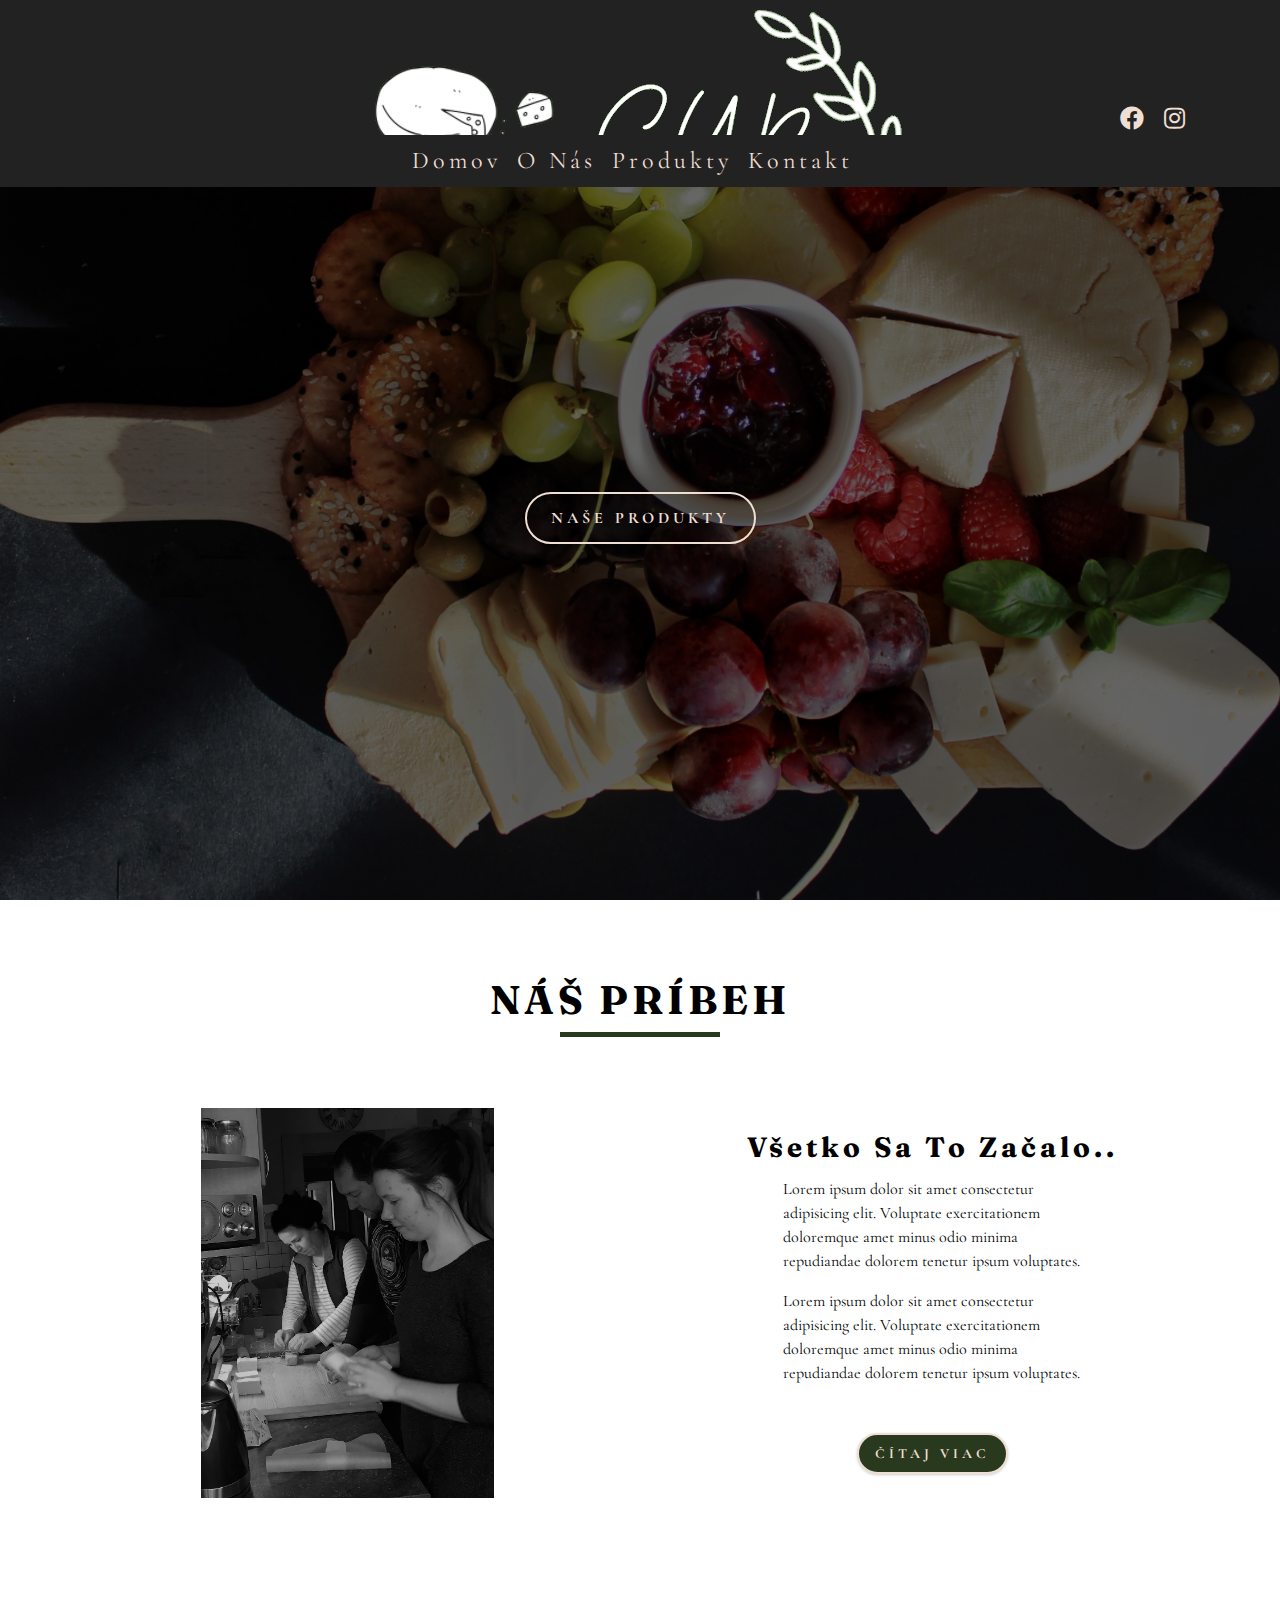
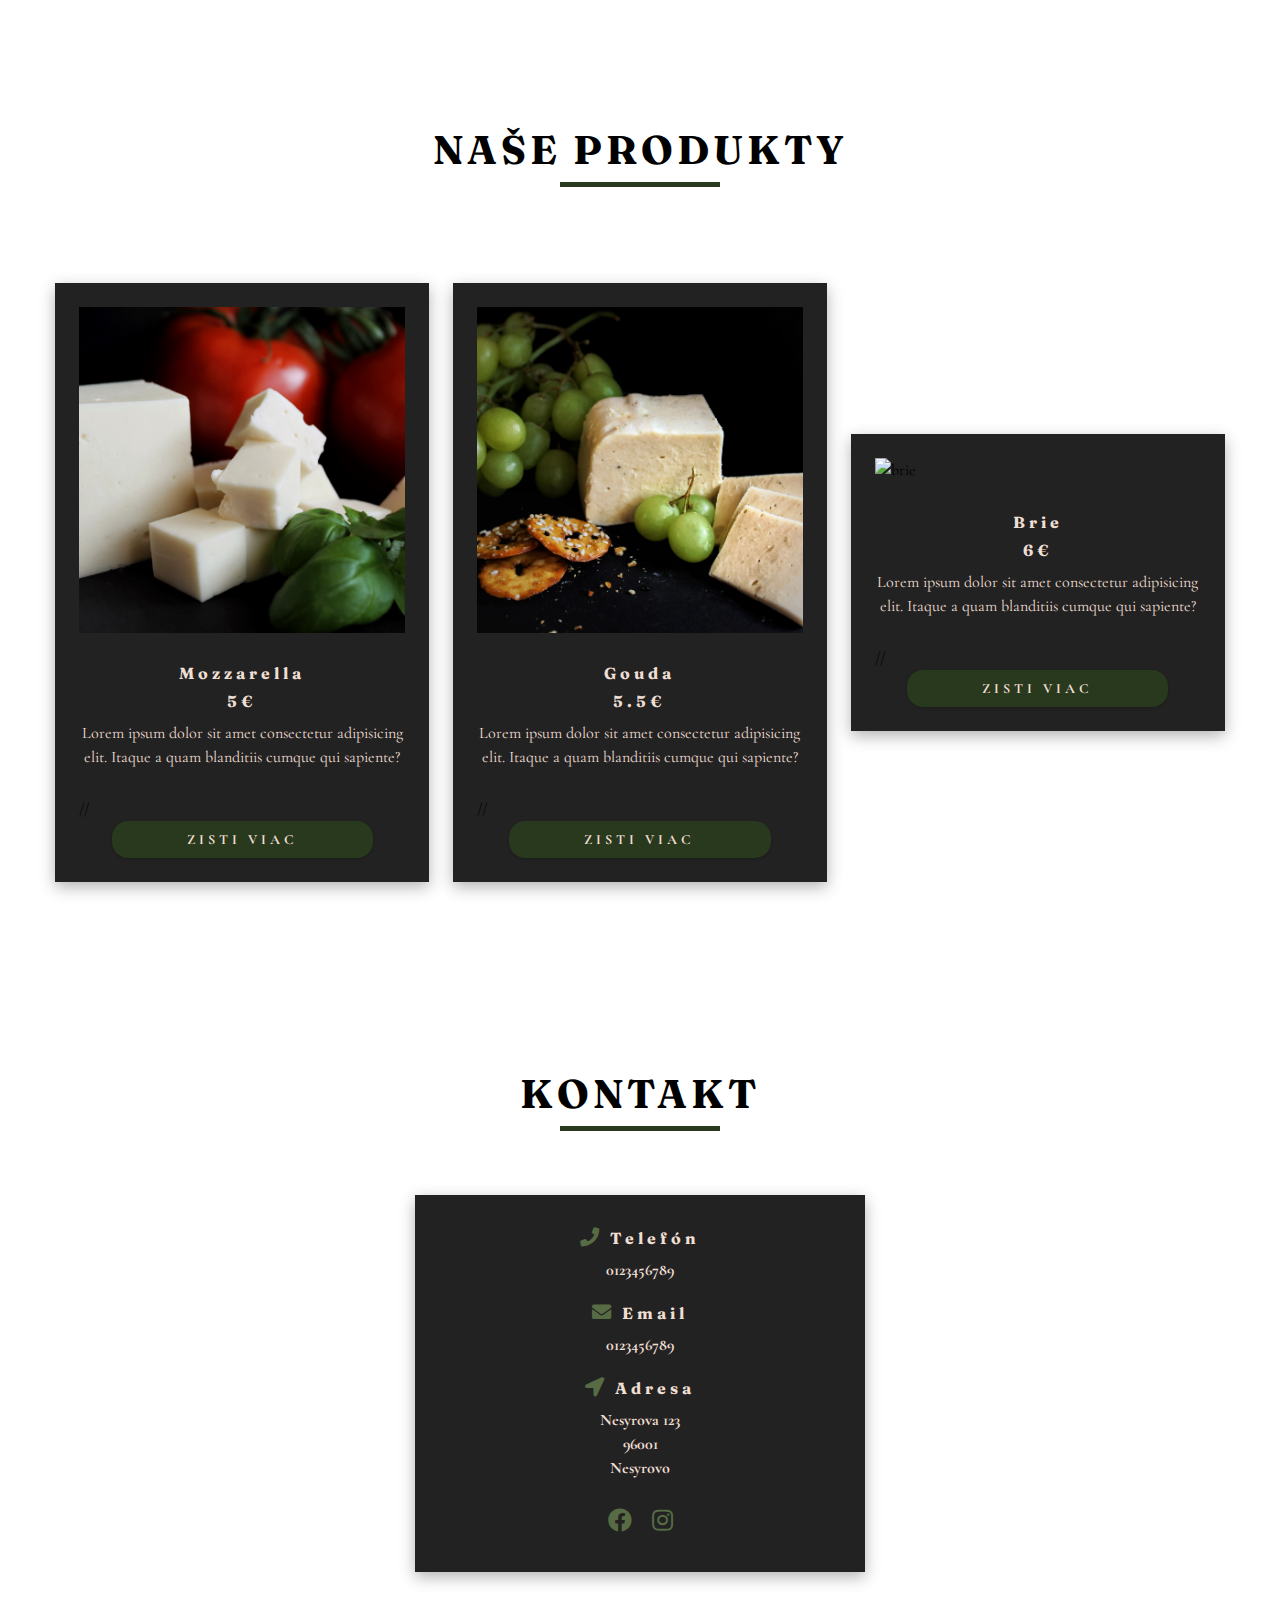
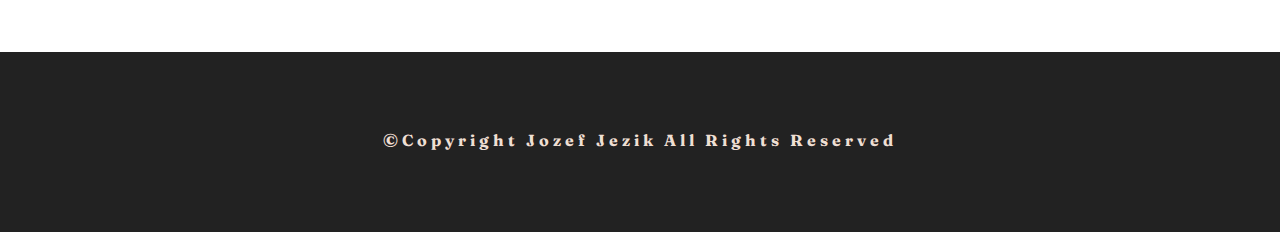
==== index.html @ f69950f3 "init" ====
<!DOCTYPE html>
<html lang="en">
  <head>
    <meta charset="UTF-8" />
    <meta name="viewport" content="width=device-width, initial-scale=1.0" />
    <title>NeSyr</title>
    <!-- Font Awesome -->
    <link
      rel="stylesheet"
      href="./fontawesome-free-5.12.1-web/css/all.min.css"
    />
    <!-- CSS Styles -->
    <link rel="stylesheet" href="./css/styles.css" />
    <!-- Javascript -->
    <script defer src="./app.js"></script>
  </head>
  <body>
    <!-- //////////////
    Sidebar
    ////////////////// -->
    <!-- toggle open btn -->
    <button class="toggle-open" id="toggle-open">
      <i class="fas fa-bars"></i>
    </button>
    <!-- end of toggle open btn -->

    <nav class="sidebar">
      <!-- toggle close btn -->
      <button class="toggle-close" id="toggle-close">
        <i class="fas fa-times"></i>
      </button>
      <!-- end of toggle close btn -->
      <!-- sidebar -->

      <div class="sidebar-container">
        <ul class="sidebar-links">
          <li><a href="#home" class="sidebar-link">domov</a></li>
          <li><a href="#about" class="sidebar-link">o nás</a></li>
          <li><a href="#products" class="sidebar-link">produkty</a></li>
          <li><a href="#contact" class="sidebar-link">kontakt</a></li>
        </ul>
      </div>
      <!-- end of sidebar -->
    </nav>

    <!-- //////////////
    Header
    ////////////////// -->

    <header class="header" id="home">
      <!-- header bar -->
      <div class="header-bar">
        <img
          src="./pictures/logo_main_noBG.png"
          alt="logo"
          class="header-logo"
        />
        <!-- header social icons -->
        <div class="social-icons">
          <a href="https://www.facebook.com" target="blank" class="social-icon">
            <i class="fab fa-facebook"></i>
          </a>
          <a
            href="https://www.instagram.com"
            target="blank"
            class="social-icon"
          >
            <i class="fab fa-instagram"> </i>
          </a>
        </div>
        <!-- end of header social icons -->
      </div>
      <!-- end of header bar -->

      <!-- hero -->
      <section class="hero">
        <a href="#products" class="btn hero-btn btn-scroll-to">naše produkty</a>
        <!-- //////////////
    Navbar
    ////////////////// -->
        <nav>
          <div class="nav-links-container">
            <ul class="nav-links">
              <li><a href="#home" class="nav-link">domov</a></li>
              <li><a href="#about" class="nav-link">o nás</a></li>
              <li><a href="#products" class="nav-link">produkty</a></li>
              <li><a href="#contact" class="nav-link">kontakt</a></li>
            </ul>
          </div>
        </nav>
      </section>
      <!-- end of hero -->
    </header>

    <!-- //////////////
    About
    ////////////////// -->
    <section class="about-section" id="about">
      <div class="section section-center">
        <!-- section title -->
        <div class="section-title">
          <h2>náš príbeh</h2>
          <div class="section-title-underscore"></div>
        </div>
        <!-- end of section title -->

        <!-- about center -->

        <div class="about-center">
          <div class="about-img-container">
            <img
              src="./pictures/about_family.jpg"
              alt="cheese board"
              class="about-img"
            />
          </div>
          <div class="about-info-container">
            <h3>všetko sa to začalo..</h3>
            <p>
              Lorem ipsum dolor sit amet consectetur adipisicing elit. Voluptate
              exercitationem doloremque amet minus odio minima repudiandae
              dolorem tenetur ipsum voluptates.
            </p>
            <p>
              Lorem ipsum dolor sit amet consectetur adipisicing elit. Voluptate
              exercitationem doloremque amet minus odio minima repudiandae
              dolorem tenetur ipsum voluptates.
            </p>
            <a href="about.html#about" class="btn about-btn">čítaj viac</a>
          </div>
        </div>
        <!-- end of about center -->
      </div>
    </section>

    <!-- //////////////
    Products
    ////////////////// -->
    <section class="products-section" id="products">
      <div class="section section-center">
        <!-- section title -->
        <div class="section-title">
          <h2>naše produkty</h2>
          <div class="section-title-underscore"></div>
        </div>
        <!-- end of section title -->
        <!-- products -->
        <div class="products-container"></div>
        <!-- end of products -->
      </div>
    </section>
    <!-- //////////////
    Contact
    ////////////////// -->
    <section class="contact-section" id="contact">
      <div class="section section-center">
        <!-- section title -->
        <div class="section-title">
          <h2>kontakt</h2>
          <div class="section-title-underscore"></div>
        </div>
        <!-- end of section title -->
        <div class="contact-container">
          <!-- single contact -->
          <h4><i class="fas fa-phone"></i> telefón</h4>
          <p>0123456789</p>
          <!-- end of single contact -->
          <!-- single contact -->
          <h4><i class="fas fa-envelope"></i> email</h4>
          <p>0123456789</p>
          <!-- end of single contact -->
          <!-- single contact -->
          <h4><i class="fas fa-location-arrow"></i> adresa</h4>
          <p>
            nesyrova 123 <br />
            96001 <br />
            nesyrovo
          </p>
          <!-- end of single contact -->
          <!-- contact footer -->
          <div class="contact-footer">
            <div class="footer-social-icons">
              <a
                href="https://www.facebook.com"
                target="blank"
                class="social-icon"
              >
                <i class="fab fa-facebook"></i>
              </a>

              <a
                href="https://www.instagram.com"
                target="blank"
                class="social-icon"
              >
                <i class="fab fa-instagram"> </i>
              </a>
            </div>
          </div>
        </div>
      </div>
    </section>
    <!-- //////////////
    Footer
    ////////////////// -->
    <footer class="footer section">
      <h4>&copy;copyright Jozef Jezik all rights reserved</h4>
    </footer>
  </body>
</html>
---- css/styles.css ----
/*
=============== 
Fonts
===============
*/
@import url("https://fonts.googleapis.com/css2?family=Cormorant+Garamond:wght@400;700&family=Fraunces&display=swap");
/*
=============== 
Variables
===============
*/
/* dark shades of primary color*/
/* darkest grey - used for headings */
/*
=============== 
Global Styles
===============
*/
*,
::after,
::before {
  margin: 0;
  padding: 0;
  -webkit-box-sizing: border-box;
          box-sizing: border-box;
}

body {
  font-family: "Cormorant Garamond", serif;
  background: #fff;
  color: #000;
  line-height: 1.5;
  font-size: 0.875rem;
}

ul {
  list-style-type: none;
}

a {
  text-decoration: none;
}

img:not(.header-logo) {
  width: 100%;
  display: block;
}

h1,
h2,
h3,
h4 {
  letter-spacing: 0.25rem;
  text-transform: capitalize;
  line-height: 1.25;
  margin-bottom: 0.75rem;
  font-family: "Fraunces", serif;
}

h1 {
  font-size: 3rem;
}

h2 {
  font-size: 2rem;
}

h3 {
  font-size: 1.25rem;
}

h4 {
  font-size: 0.875rem;
}

p {
  margin-bottom: 1.25rem;
  color: #000;
}

@media screen and (min-width: 800px) {
  h1 {
    font-size: 4rem;
  }
  h2 {
    font-size: 2.5rem;
  }
  h3 {
    font-size: 1.75rem;
  }
  h4 {
    font-size: 1rem;
  }
  body {
    font-size: 1rem;
  }
  h1,
  h2,
  h3,
  h4 {
    line-height: 1;
  }
}

/*  global classes */
.btn {
  text-transform: uppercase;
  background: transparent;
  color: #efdfd3;
  padding: 0.5rem 1rem;
  letter-spacing: 0.25rem;
  display: inline-block;
  font-weight: 700;
  -webkit-transition: all 0.3s linear;
  transition: all 0.3s linear;
  font-size: 0.875rem;
  border: 2px solid #efdfd3;
  border-radius: 2rem;
  cursor: pointer;
  -webkit-box-shadow: 0 1px 3px rgba(0, 0, 0, 0.2);
          box-shadow: 0 1px 3px rgba(0, 0, 0, 0.2);
}

.btn:hover {
  color: #29391d;
  background: #29391d;
  -webkit-transform: scale(1.1);
          transform: scale(1.1);
}

/* section */
.section {
  padding: 5rem 0;
}

.section-title {
  text-align: center;
  margin-bottom: 4rem;
}

.section-title h2 {
  text-transform: uppercase;
}

.section-title span {
  color: #576c44;
}

.section-title-underscore {
  height: 0.3rem;
  width: 10rem;
  background-color: #29391d;
  margin: 0 auto;
}

.section-center {
  width: 90vw;
  margin: 0 auto;
  max-width: 1170px;
}

@media screen and (min-width: 992px) {
  .section-center {
    width: 95vw;
  }
}

.header {
  min-height: 100vh;
}

.header-bar {
  height: 15vh;
  width: 100%;
  display: -ms-grid;
  display: grid;
  background: #222;
  place-items: center;
}

.header-logo {
  height: 100%;
  max-width: 100%;
}

.social-icons {
  display: none;
}

.hero {
  min-height: 85vh;
  background: url(".././pictures/bg_abstract.jpg") center/cover, no-repeat, fixed;
  display: -webkit-box;
  display: -ms-flexbox;
  display: flex;
  -webkit-box-orient: vertical;
  -webkit-box-direction: normal;
      -ms-flex-direction: column;
          flex-direction: column;
  -webkit-box-pack: center;
      -ms-flex-pack: center;
          justify-content: center;
  -webkit-box-align: center;
      -ms-flex-align: center;
          align-items: center;
  position: relative;
}

.hero-btn {
  font-size: 1rem;
  padding: 0.75rem 1.5rem;
}

.hero-btn:hover {
  background: transparent;
  color: #efdfd3;
}

@media screen and (min-width: 768px) {
  .hero {
    background: -webkit-gradient(linear, left top, left bottom, from(rgba(0, 0, 0, 0.6)), to(rgba(0, 0, 0, 0.6))), url("../pictures/board_1.jpg") center/cover, no-repeat;
    background: linear-gradient(rgba(0, 0, 0, 0.6), rgba(0, 0, 0, 0.6)), url("../pictures/board_1.jpg") center/cover, no-repeat;
    background-attachment: fixed;
  }
  .header-bar {
    -ms-grid-columns: 20% 1fr 20%;
        grid-template-columns: 20% 1fr 20%;
  }
  .header-logo {
    -ms-grid-column: 2;
    -ms-grid-column-span: 1;
    grid-column: 2/3;
  }
  .social-icons {
    display: block;
  }
  .social-icons ul {
    display: -webkit-box;
    display: -ms-flexbox;
    display: flex;
    -webkit-box-pack: justify;
        -ms-flex-pack: justify;
            justify-content: space-between;
    -webkit-box-align: center;
        -ms-flex-align: center;
            align-items: center;
  }
  .social-icon i {
    padding: 0.5rem;
    font-size: 1.5rem;
    color: #efdfd3;
    -webkit-transition: all 0.3s linear;
    transition: all 0.3s linear;
  }
  .social-icon i:hover {
    color: #576c44;
    -webkit-transform: scale(1.25);
            transform: scale(1.25);
  }
}

/*
=============== 
Navbar
===============
*/
.nav-links-container {
  position: absolute;
  top: 0;
  left: 0;
  width: 100%;
  display: none;
}

.nav-sticky {
  position: fixed;
  z-index: 1;
  -webkit-box-shadow: 0 5px 15px rgba(0, 0, 0, 0.3);
          box-shadow: 0 5px 15px rgba(0, 0, 0, 0.3);
}

@media screen and (min-width: 768px) {
  .nav-links-container {
    display: block;
    background-color: #222;
  }
  .nav-links {
    display: -webkit-box;
    display: -ms-flexbox;
    display: flex;
    -webkit-box-pack: center;
        -ms-flex-pack: center;
            justify-content: center;
    -webkit-box-align: center;
        -ms-flex-align: center;
            align-items: center;
    -webkit-box-orient: horizontal;
    -webkit-box-direction: normal;
        -ms-flex-direction: row;
            flex-direction: row;
    padding-top: 0.5rem;
    padding-bottom: 0.5rem;
  }
  .nav-link {
    padding-right: 1rem;
    text-transform: capitalize;
    color: #efdfd3;
    font-size: 1.5rem;
    letter-spacing: 0.25rem;
    -webkit-transition: all 0.3s linear;
    transition: all 0.3s linear;
  }
  .nav-link:hover {
    color: #576c44;
  }
}

.toggle-open {
  position: fixed;
  top: 0;
  left: 0;
  background: transparent;
  border: none;
  height: 2rem;
  width: 2rem;
  margin-left: 2rem;
  margin-top: 2rem;
  z-index: 2;
}

.toggle-open i {
  color: #576c44;
  font-size: 2rem;
  -webkit-transition: all 0.3s linear;
  transition: all 0.3s linear;
}

.toggle-open i:hover {
  color: #576c44;
  -webkit-transform: scale(1.25);
          transform: scale(1.25);
}

.sidebar {
  position: fixed;
  top: 0;
  left: 0;
  right: 0;
  bottom: 0;
  max-width: 500px;
  z-index: 3;
  background: #efdfd3;
  -webkit-transition: all 0.3s linear;
  transition: all 0.3s linear;
  -webkit-transform: translateX(-100%);
          transform: translateX(-100%);
}

.sidebar-open {
  -webkit-transform: translateX(0);
          transform: translateX(0);
}

.sidebar-container {
  text-align: center;
}

.sidebar-link {
  display: block;
  color: #222;
  font-size: 2rem;
  text-transform: capitalize;
}

.sidebar-link:hover {
  color: #29391d;
  background: #fff;
}

.toggle-close {
  background: transparent;
  border: none;
  color: darkred;
  font-size: 2rem;
  -webkit-transition: all 0.3s linear;
  transition: all 0.3s linear;
  margin-left: 2rem;
  margin-top: 2rem;
}

.toggle-close:hover {
  -webkit-transform: scale(1.2);
          transform: scale(1.2);
}

@media screen and (min-width: 768px) {
  .sidebar {
    display: none;
  }
  .toggle-open {
    display: none;
  }
}

/* end of nav small */
/*
=============== 
About
===============
*/
.about-center {
  text-align: center;
}

.about-img-container {
  width: 100%;
  max-width: 500px;
  max-height: 50vh;
  overflow: hidden;
  margin: 0 auto;
}

.about-img {
  width: 100%;
  height: 100%;
  -o-object-fit: cover;
     object-fit: cover;
  -webkit-transition: all 0.3s linear;
  transition: all 0.3s linear;
}

.about-info-container {
  margin-top: 2rem;
  text-align: center;
}

.about-info-container p {
  max-width: 300px;
  margin: 1rem auto;
  text-align: left;
}

.about-btn {
  background-color: #29391d;
  margin: 2rem auto;
}

.about-btn:hover {
  color: #fff;
  -webkit-transform: scale(1.1);
          transform: scale(1.1);
}

@media screen and (min-width: 768px) {
  .about-center {
    display: -ms-grid;
    display: grid;
    -ms-grid-columns: 1fr 1fr;
        grid-template-columns: 1fr 1fr;
    -ms-grid-rows: auto auto;
        grid-template-rows: auto auto;
    row-gap: 4rem;
    place-items: center;
  }
  .about-img-container {
    max-width: 50%;
    overflow: hidden;
    margin: 0;
  }
  .about-btn {
    -ms-grid-column: 1;
    -ms-grid-column-span: 2;
    grid-column: 1/3;
  }
  .about-center-info-container {
    max-width: 100%;
  }
}

/*
=============== 
Products
===============
*/
.single-product-container {
  width: 100%;
  max-width: 500px;
  background: #222;
  margin: 2rem auto;
  padding: 1.5rem;
  -webkit-box-shadow: 0 5px 15px rgba(0, 0, 0, 0.3);
          box-shadow: 0 5px 15px rgba(0, 0, 0, 0.3);
  -webkit-transition: all 0.3s linear;
  transition: all 0.3s linear;
}

.single-product-container:hover {
  -webkit-box-shadow: 0 5px 15px rgba(0, 0, 0, 0.7);
          box-shadow: 0 5px 15px rgba(0, 0, 0, 0.7);
}

.product-img-container {
  width: 100%;
  height: auto;
  margin: 0 auto;
  overflow: hidden;
}

.product-info {
  text-align: center;
  max-width: 350px;
  max-height: 100px;
  margin: 2rem auto;
  color: #efdfd3;
}

.product-info p {
  color: #efdfd3;
}

.product-btn {
  width: 80%;
  border: none;
  text-align: center;
  display: block;
  margin: 0 auto;
  border-radius: 1rem;
  background-color: #29391d;
}

.product-btn:hover {
  background-color: #29391d;
  color: #fff;
}

@media screen and (min-width: 768px) {
  .products-container {
    display: -webkit-box;
    display: -ms-flexbox;
    display: flex;
    -webkit-box-pack: justify;
        -ms-flex-pack: justify;
            justify-content: space-between;
    -webkit-box-align: center;
        -ms-flex-align: center;
            align-items: center;
    -ms-flex-wrap: wrap;
        flex-wrap: wrap;
  }
  .single-product-container {
    max-width: 45%;
    margin: 2rem 0;
  }
}

@media screen and (min-width: 992px) {
  .single-product-container {
    max-width: 32%;
  }
}

.product-page-container {
  text-align: center;
}

.product-page-img-container {
  max-width: 450px;
  -o-object-fit: cover;
     object-fit: cover;
  margin: 0 auto;
}

.product-page-info {
  width: 100%;
  max-width: 450px;
  text-align: center;
  border-bottom: 2px solid black;
  margin: 0 auto;
  margin-top: 2rem;
}

@media screen and (min-width: 768px) {
  .product-page-container {
    display: -ms-grid;
    display: grid;
    -ms-grid-columns: 1fr 1fr;
        grid-template-columns: 1fr 1fr;
    row-gap: 2rem;
    place-items: center;
  }
  .product-page-info {
    margin-left: 2rem;
  }
  .product-page-img-container {
    overflow: hidden;
  }
}

/*
=============== 
Contact
===============
*/
.contact-container {
  background: #222;
  width: 100%;
  max-width: 450px;
  -webkit-box-shadow: 0 5px 15px rgba(0, 0, 0, 0.3);
          box-shadow: 0 5px 15px rgba(0, 0, 0, 0.3);
  text-align: center;
  text-transform: capitalize;
  padding: 2rem 0;
  -webkit-transition: all 0.3s linear;
  transition: all 0.3s linear;
  margin: 0 auto;
  color: #efdfd3;
}

.contact-container h4 i {
  font-size: 1.2rem;
  color: #576c44;
}

.contact-container h4 {
  letter-spacing: 0.25rem;
}

.contact-container p {
  font-weight: 700;
  color: #efdfd3;
}

.contact-container:hover {
  -webkit-box-shadow: 0 5px 15px rgba(0, 0, 0, 0.7);
          box-shadow: 0 5px 15px rgba(0, 0, 0, 0.7);
}

.footer-social-icons .social-icon i {
  color: #576c44;
}

/*
=============== 
Footer
===============
*/
.footer {
  height: 20vh;
  background-color: #222;
  text-align: center;
}

.footer h4 {
  color: #efdfd3;
}
/*# sourceMappingURL=styles.css.map */
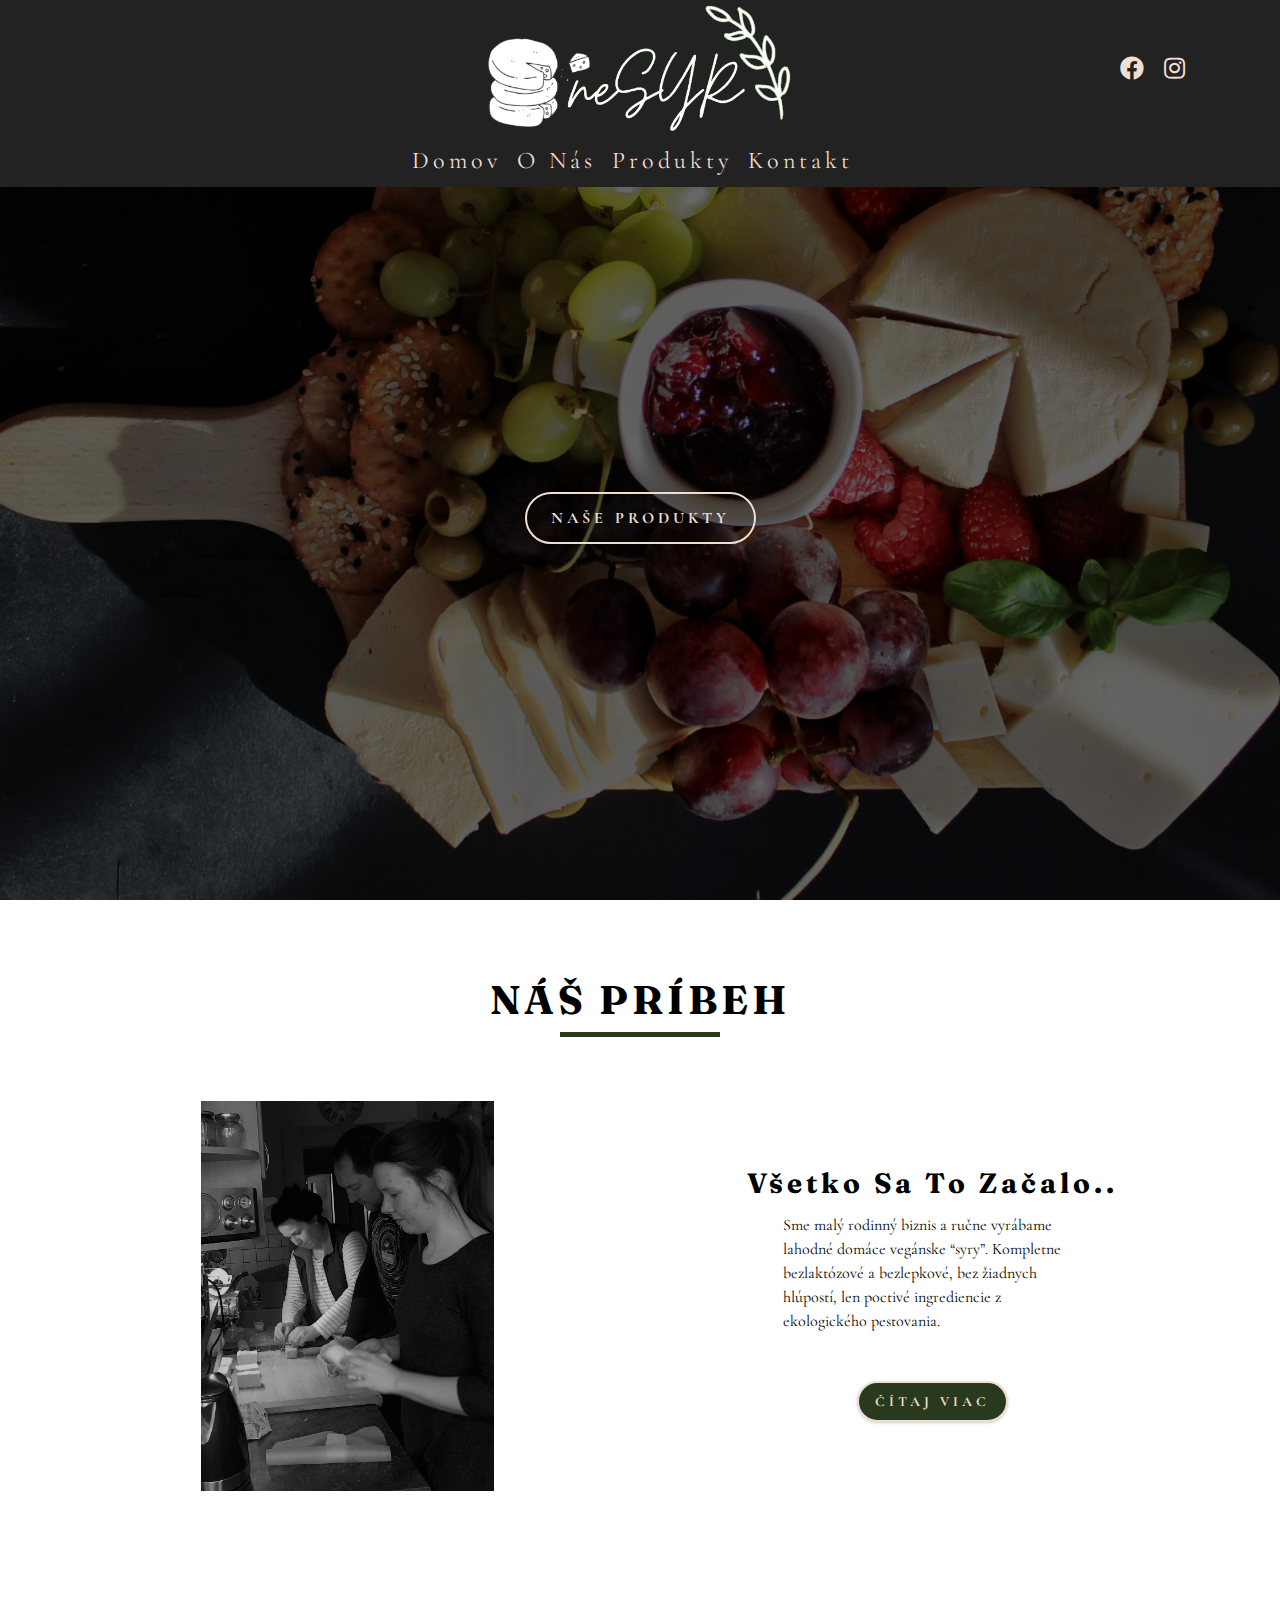
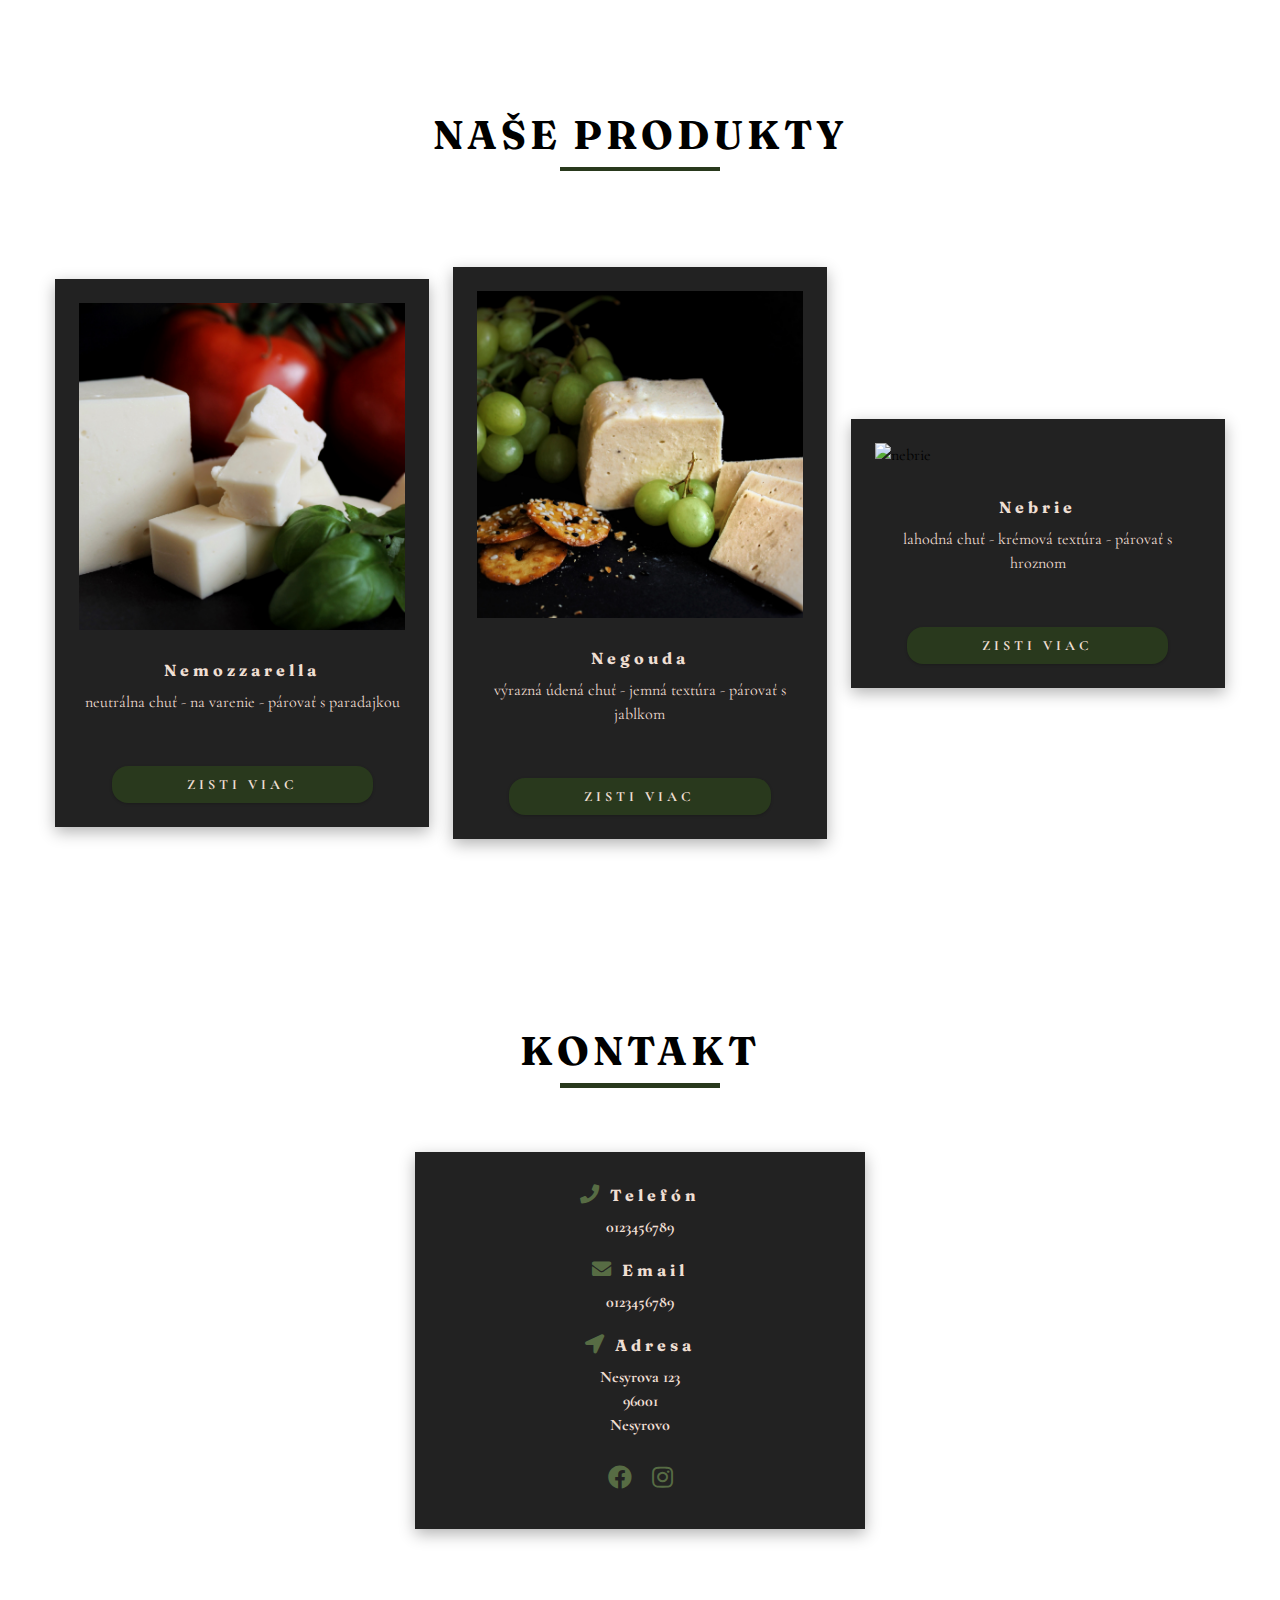
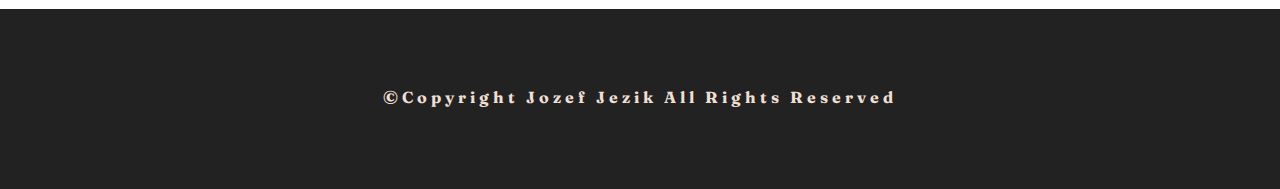
==== commit 8cba0d62: "info updated" ====
--- a/index.html
+++ b/index.html
@@ -57,11 +57,15 @@
         />
         <!-- header social icons -->
         <div class="social-icons">
-          <a href="https://www.facebook.com" target="blank" class="social-icon">
+          <a
+            href="https://www.facebook.com/Nesyr-104209641652860"
+            target="blank"
+            class="social-icon"
+          >
             <i class="fab fa-facebook"></i>
           </a>
           <a
-            href="https://www.instagram.com"
+            href="https://www.instagram.com/ne_syry"
             target="blank"
             class="social-icon"
           >
@@ -117,15 +121,11 @@
           <div class="about-info-container">
             <h3>všetko sa to začalo..</h3>
             <p>
-              Lorem ipsum dolor sit amet consectetur adipisicing elit. Voluptate
-              exercitationem doloremque amet minus odio minima repudiandae
-              dolorem tenetur ipsum voluptates.
+              Sme malý rodinný biznis a ručne vyrábame lahodné domáce vegánske
+              “syry”. Kompletne bezlaktózové a bezlepkové, bez žiadnych
+              hlúpostí, len poctivé ingrediencie z ekologického pestovania.
             </p>
-            <p>
-              Lorem ipsum dolor sit amet consectetur adipisicing elit. Voluptate
-              exercitationem doloremque amet minus odio minima repudiandae
-              dolorem tenetur ipsum voluptates.
-            </p>
+
             <a href="about.html#about" class="btn about-btn">čítaj viac</a>
           </div>
         </div>
@@ -181,7 +181,7 @@
           <div class="contact-footer">
             <div class="footer-social-icons">
               <a
-                href="https://www.facebook.com"
+                href="https://www.facebook.com/Nesyr-104209641652860"
                 target="blank"
                 class="social-icon"
               >
@@ -189,7 +189,7 @@
               </a>
 
               <a
-                href="https://www.instagram.com"
+                href="https://www.instagram.com/ne_syry"
                 target="blank"
                 class="social-icon"
               >
--- a/css/styles.css
+++ b/css/styles.css
@@ -174,6 +174,8 @@
   width: 100%;
   display: -ms-grid;
   display: grid;
+  -ms-grid-rows: 100%;
+      grid-template-rows: 100%;
   background: #222;
   place-items: center;
 }
@@ -492,6 +494,16 @@
           box-shadow: 0 5px 15px rgba(0, 0, 0, 0.3);
   -webkit-transition: all 0.3s linear;
   transition: all 0.3s linear;
+  display: -webkit-box;
+  display: -ms-flexbox;
+  display: flex;
+  -webkit-box-orient: vertical;
+  -webkit-box-direction: normal;
+      -ms-flex-direction: column;
+          flex-direction: column;
+  -webkit-box-flex: 1;
+      -ms-flex: 1 0 auto;
+          flex: 1 0 auto;
 }
 
 .single-product-container:hover {
@@ -507,6 +519,9 @@
 }
 
 .product-info {
+  -webkit-box-flex: 1;
+      -ms-flex-positive: 1;
+          flex-grow: 1;
   text-align: center;
   max-width: 350px;
   max-height: 100px;
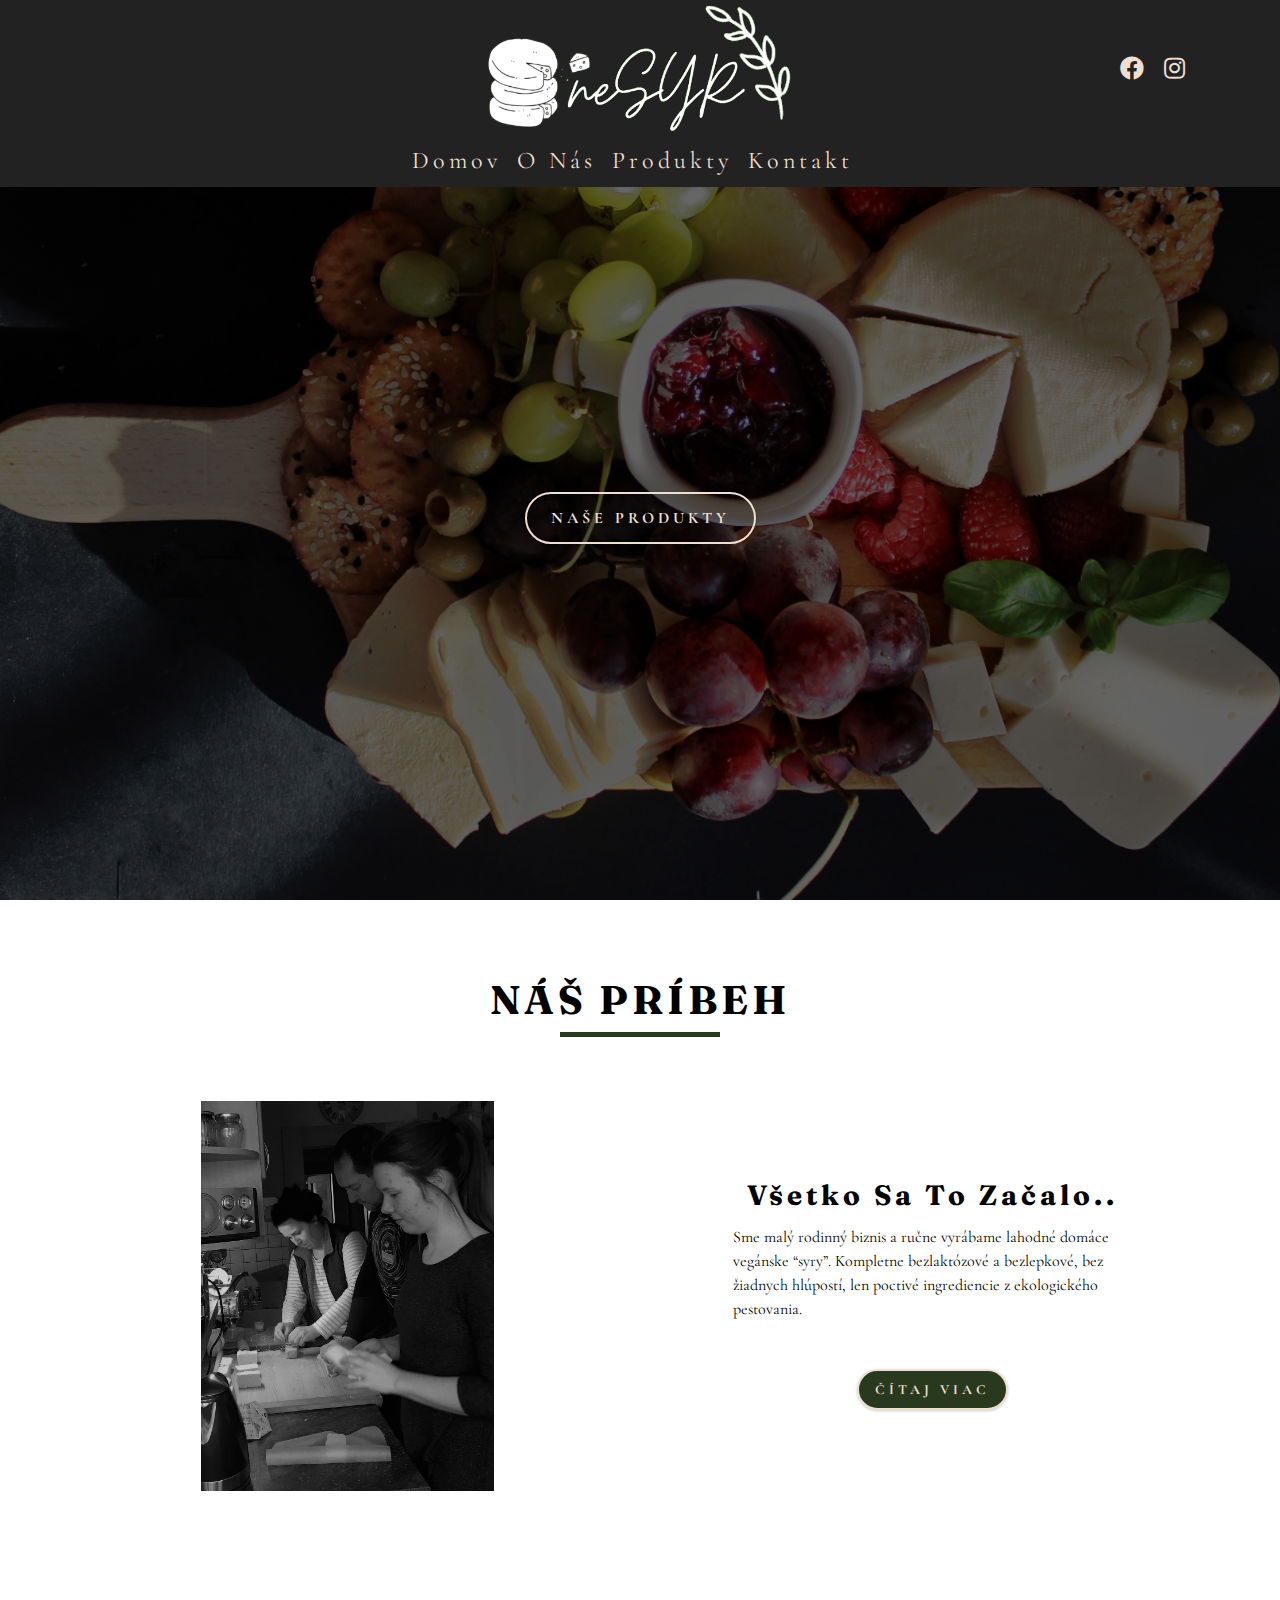
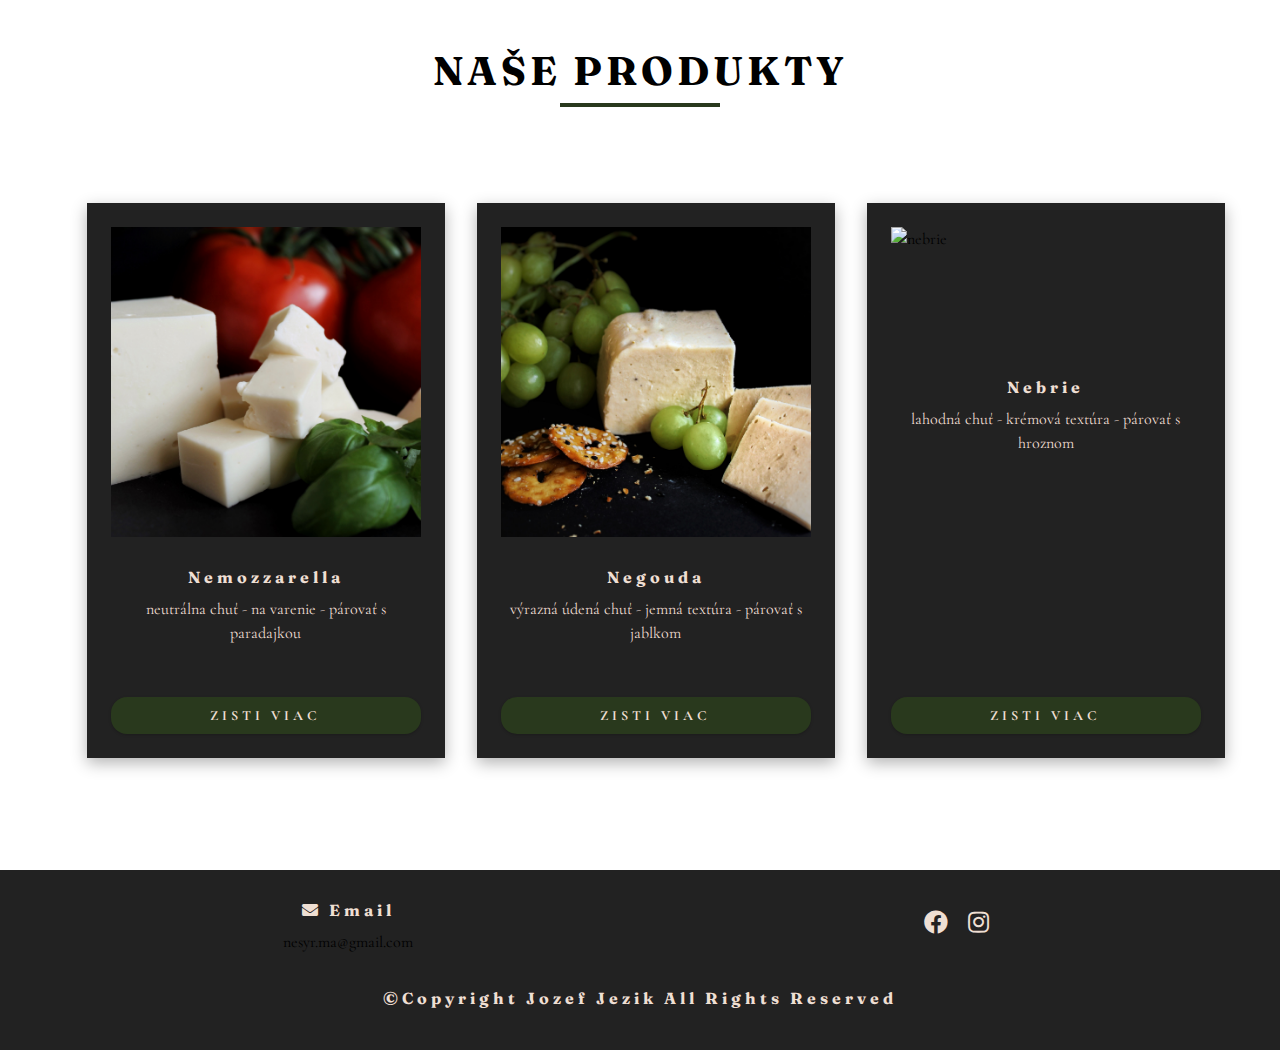
==== commit 17575c0e: "about + products fixed" ====
--- a/index.html
+++ b/index.html
@@ -149,62 +149,40 @@
         <!-- end of products -->
       </div>
     </section>
-    <!-- //////////////
-    Contact
-    ////////////////// -->
-    <section class="contact-section" id="contact">
-      <div class="section section-center">
-        <!-- section title -->
-        <div class="section-title">
-          <h2>kontakt</h2>
-          <div class="section-title-underscore"></div>
-        </div>
-        <!-- end of section title -->
-        <div class="contact-container">
-          <!-- single contact -->
-          <h4><i class="fas fa-phone"></i> telefón</h4>
-          <p>0123456789</p>
-          <!-- end of single contact -->
-          <!-- single contact -->
-          <h4><i class="fas fa-envelope"></i> email</h4>
-          <p>0123456789</p>
-          <!-- end of single contact -->
-          <!-- single contact -->
-          <h4><i class="fas fa-location-arrow"></i> adresa</h4>
-          <p>
-            nesyrova 123 <br />
-            96001 <br />
-            nesyrovo
-          </p>
-          <!-- end of single contact -->
-          <!-- contact footer -->
-          <div class="contact-footer">
-            <div class="footer-social-icons">
-              <a
-                href="https://www.facebook.com/Nesyr-104209641652860"
-                target="blank"
-                class="social-icon"
-              >
-                <i class="fab fa-facebook"></i>
-              </a>
 
-              <a
-                href="https://www.instagram.com/ne_syry"
-                target="blank"
-                class="social-icon"
-              >
-                <i class="fab fa-instagram"> </i>
-              </a>
-            </div>
-          </div>
-        </div>
-      </div>
-    </section>
     <!-- //////////////
     Footer
     ////////////////// -->
     <footer class="footer section">
-      <h4>&copy;copyright Jozef Jezik all rights reserved</h4>
+      <div class="contact-container">
+        <!-- single contact -->
+        <h4><i class="fas fa-envelope"></i> email</h4>
+        <p>nesyr.ma@gmail.com</p>
+        <!-- end of single contact -->
+      </div>
+        <!-- contact footer -->
+        <div class="social-container">
+          <a
+            href="https://www.facebook.com/Nesyr-104209641652860"
+            target="blank"
+            class="social-icon"
+          >
+            <i class="fab fa-facebook"></i>
+          </a>
+
+          <a
+            href="https://www.instagram.com/ne_syry"
+            target="blank"
+            class="social-icon"
+          >
+            <i class="fab fa-instagram"> </i>
+          </a>
+        </div>
+      </div>
+      <div class="copy">
+        <h4>&copy;copyright Jozef Jezik all rights reserved</h4>
+
+      </div>
     </footer>
   </body>
 </html>
--- a/css/styles.css
+++ b/css/styles.css
@@ -437,9 +437,14 @@
 }
 
 .about-info-container p {
-  max-width: 300px;
+  max-width: 400px;
   margin: 1rem auto;
   text-align: left;
+}
+
+.about-btn-container {
+  text-align: center;
+  margin-top: 2rem;
 }
 
 .about-btn {
@@ -459,8 +464,6 @@
     display: grid;
     -ms-grid-columns: 1fr 1fr;
         grid-template-columns: 1fr 1fr;
-    -ms-grid-rows: auto auto;
-        grid-template-rows: auto auto;
     row-gap: 4rem;
     place-items: center;
   }
@@ -469,10 +472,18 @@
     overflow: hidden;
     margin: 0;
   }
-  .about-btn {
+  .info-2 {
     -ms-grid-column: 1;
     -ms-grid-column-span: 2;
     grid-column: 1/3;
+  }
+  .info-2 p {
+    max-width: 80%;
+    font-style: italic;
+  }
+  .info-2 p span {
+    font-weight: bold;
+    font-size: 1.3rem;
   }
   .about-center-info-container {
     max-width: 100%;
@@ -497,13 +508,8 @@
   display: -webkit-box;
   display: -ms-flexbox;
   display: flex;
-  -webkit-box-orient: vertical;
-  -webkit-box-direction: normal;
-      -ms-flex-direction: column;
-          flex-direction: column;
-  -webkit-box-flex: 1;
-      -ms-flex: 1 0 auto;
-          flex: 1 0 auto;
+  -ms-flex-wrap: wrap;
+      flex-wrap: wrap;
 }
 
 .single-product-container:hover {
@@ -511,6 +517,12 @@
           box-shadow: 0 5px 15px rgba(0, 0, 0, 0.7);
 }
 
+.single-product-container > * {
+  -webkit-box-flex: 1;
+      -ms-flex: 1 1 100%;
+          flex: 1 1 100%;
+}
+
 .product-img-container {
   width: 100%;
   height: auto;
@@ -519,12 +531,9 @@
 }
 
 .product-info {
-  -webkit-box-flex: 1;
-      -ms-flex-positive: 1;
-          flex-grow: 1;
   text-align: center;
   max-width: 350px;
-  max-height: 100px;
+  height: auto;
   margin: 2rem auto;
   color: #efdfd3;
 }
@@ -541,6 +550,8 @@
   margin: 0 auto;
   border-radius: 1rem;
   background-color: #29391d;
+  -ms-flex-item-align: end;
+      align-self: flex-end;
 }
 
 .product-btn:hover {
@@ -556,21 +567,24 @@
     -webkit-box-pack: justify;
         -ms-flex-pack: justify;
             justify-content: space-between;
-    -webkit-box-align: center;
-        -ms-flex-align: center;
-            align-items: center;
+    -webkit-box-align: stretch;
+        -ms-flex-align: stretch;
+            align-items: stretch;
     -ms-flex-wrap: wrap;
         flex-wrap: wrap;
   }
   .single-product-container {
-    max-width: 45%;
-    margin: 2rem 0;
+    margin-left: 2rem;
+    margin-right: auto;
+    -ms-flex-preferred-size: calc(50% - 2rem);
+        flex-basis: calc(50% - 2rem);
   }
 }
 
 @media screen and (min-width: 992px) {
   .single-product-container {
-    max-width: 32%;
+    -ms-flex-preferred-size: calc(33.33% - 2rem);
+        flex-basis: calc(33.33% - 2rem);
   }
 }
 
@@ -613,59 +627,30 @@
 
 /*
 =============== 
-Contact
-===============
-*/
-.contact-container {
-  background: #222;
-  width: 100%;
-  max-width: 450px;
-  -webkit-box-shadow: 0 5px 15px rgba(0, 0, 0, 0.3);
-          box-shadow: 0 5px 15px rgba(0, 0, 0, 0.3);
-  text-align: center;
-  text-transform: capitalize;
-  padding: 2rem 0;
-  -webkit-transition: all 0.3s linear;
-  transition: all 0.3s linear;
-  margin: 0 auto;
-  color: #efdfd3;
-}
-
-.contact-container h4 i {
-  font-size: 1.2rem;
-  color: #576c44;
-}
-
-.contact-container h4 {
-  letter-spacing: 0.25rem;
-}
-
-.contact-container p {
-  font-weight: 700;
-  color: #efdfd3;
-}
-
-.contact-container:hover {
-  -webkit-box-shadow: 0 5px 15px rgba(0, 0, 0, 0.7);
-          box-shadow: 0 5px 15px rgba(0, 0, 0, 0.7);
-}
-
-.footer-social-icons .social-icon i {
-  color: #576c44;
-}
-
-/*
-=============== 
 Footer
 ===============
 */
 .footer {
-  height: 20vh;
+  min-height: 20vh;
+  padding: 2rem;
   background-color: #222;
-  text-align: center;
-}
-
-.footer h4 {
   color: #efdfd3;
+  display: -webkit-box;
+  display: -ms-flexbox;
+  display: flex;
+  -ms-flex-pack: distribute;
+      justify-content: space-around;
+  -webkit-box-flex: 0;
+      -ms-flex: 0 0 50%;
+          flex: 0 0 50%;
+  -ms-flex-wrap: wrap;
+      flex-wrap: wrap;
+  text-align: center;
+}
+
+.copy {
+  width: 100%;
+  -ms-flex-item-align: end;
+      align-self: flex-end;
 }
 /*# sourceMappingURL=styles.css.map */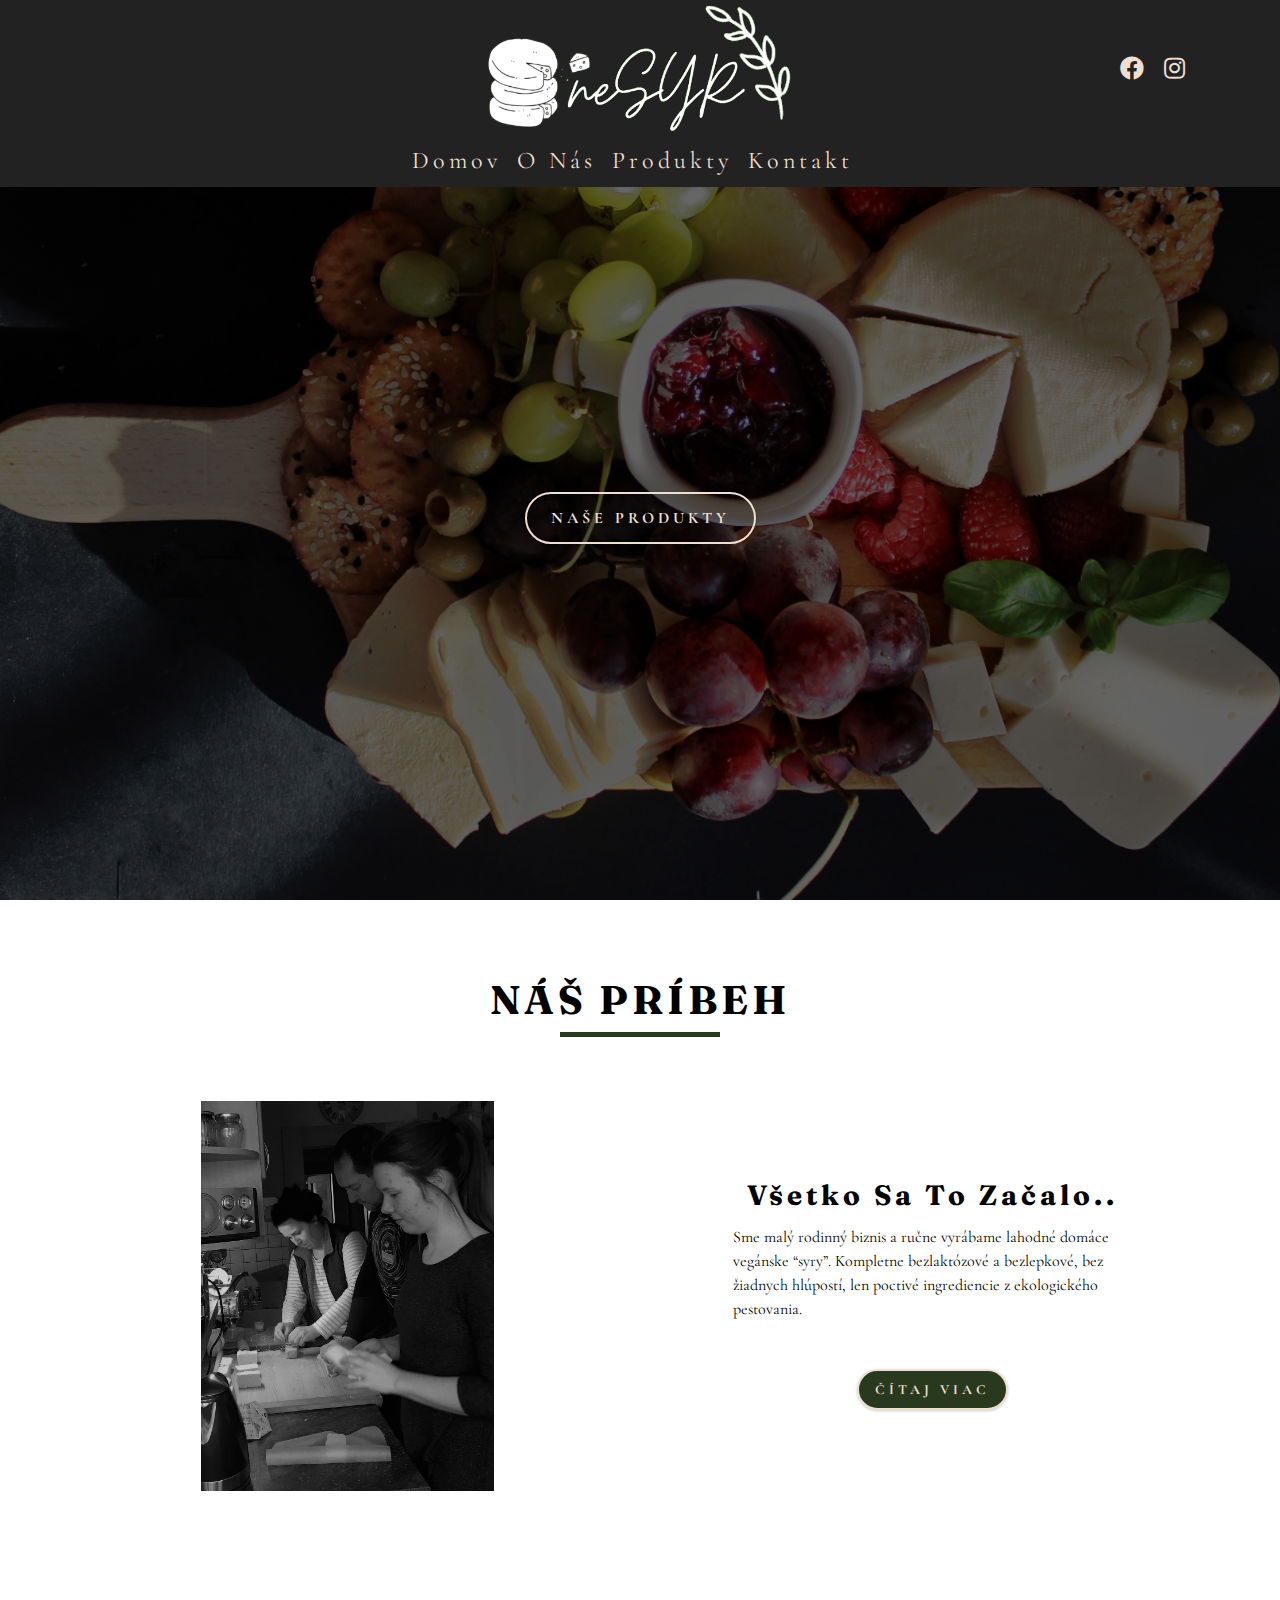
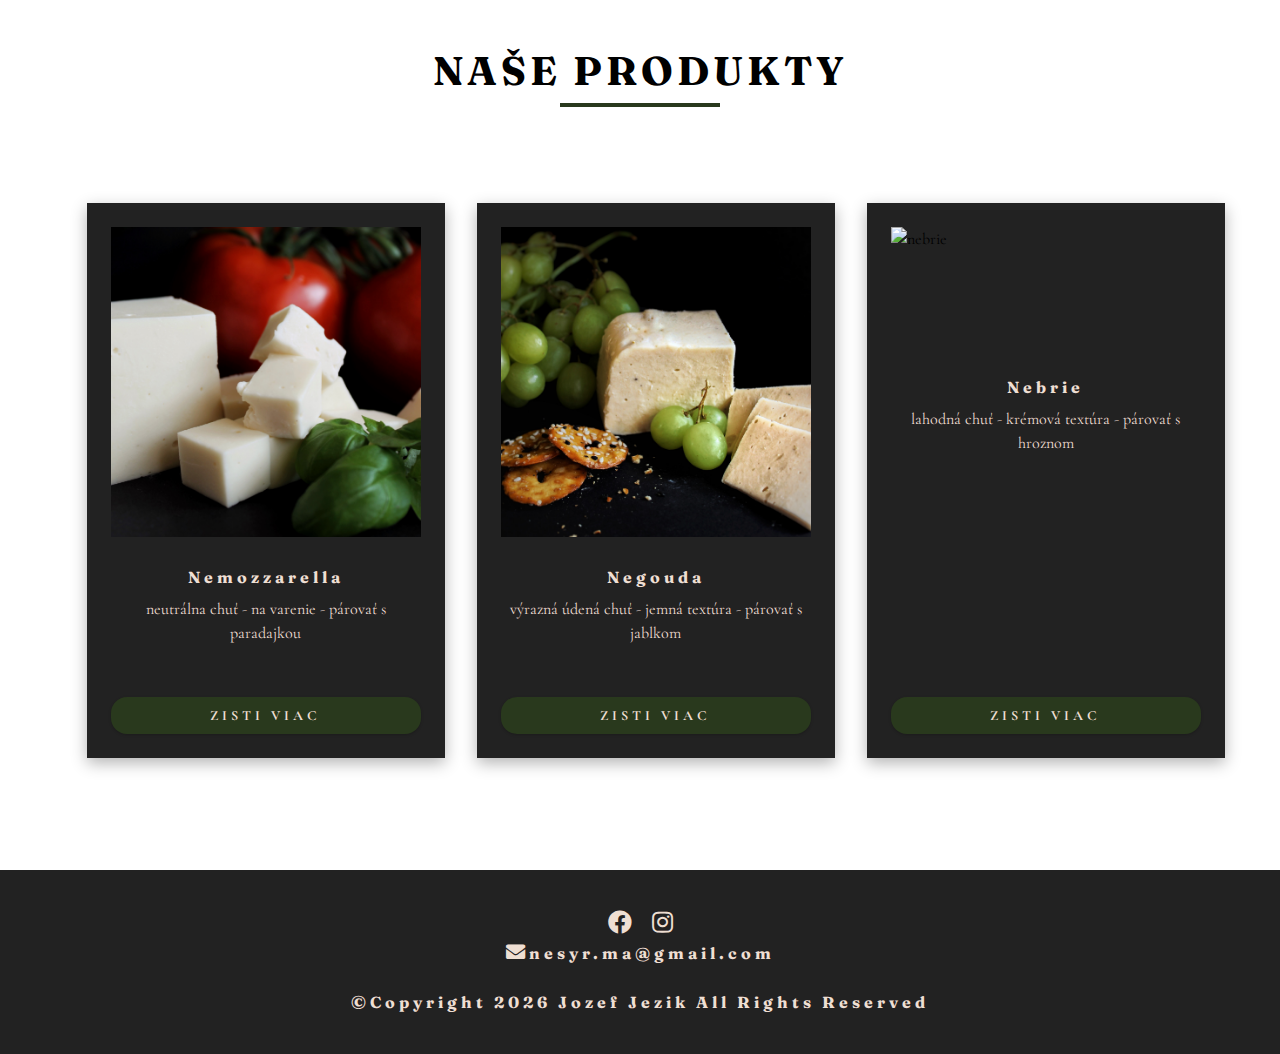
==== commit 2cee4420: "final-test" ====
--- a/index.html
+++ b/index.html
@@ -154,12 +154,7 @@
     Footer
     ////////////////// -->
     <footer class="footer section">
-      <div class="contact-container">
-        <!-- single contact -->
-        <h4><i class="fas fa-envelope"></i> email</h4>
-        <p>nesyr.ma@gmail.com</p>
-        <!-- end of single contact -->
-      </div>
+      
         <!-- contact footer -->
         <div class="social-container">
           <a
@@ -178,9 +173,15 @@
             <i class="fab fa-instagram"> </i>
           </a>
         </div>
+        <div class="contact-container">
+        <!-- single contact -->
+        <h4><i class="fas fa-envelope"></i>nesyr.ma@gmail.com</h4>
+        
+        <!-- end of single contact -->
+      </div>
       </div>
       <div class="copy">
-        <h4>&copy;copyright Jozef Jezik all rights reserved</h4>
+        <h4>&copy;copyright <span id="date"></span> Jozef Jezik all rights reserved</h4>
 
       </div>
     </footer>
--- a/css/styles.css
+++ b/css/styles.css
@@ -638,8 +638,13 @@
   display: -webkit-box;
   display: -ms-flexbox;
   display: flex;
-  -ms-flex-pack: distribute;
-      justify-content: space-around;
+  -webkit-box-orient: vertical;
+  -webkit-box-direction: normal;
+      -ms-flex-direction: column;
+          flex-direction: column;
+  -webkit-box-pack: center;
+      -ms-flex-pack: center;
+          justify-content: center;
   -webkit-box-flex: 0;
       -ms-flex: 0 0 50%;
           flex: 0 0 50%;
@@ -652,5 +657,35 @@
   width: 100%;
   -ms-flex-item-align: end;
       align-self: flex-end;
+  margin-top: 2rem;
+}
+
+.social-icon i {
+  padding: 0.5rem;
+  font-size: 1.5rem;
+  color: #efdfd3;
+  -webkit-transition: all 0.3s linear;
+  transition: all 0.3s linear;
+}
+
+.social-icon i:hover {
+  color: #576c44;
+  -webkit-transform: scale(1.25);
+          transform: scale(1.25);
+}
+
+.contact-container {
+  display: -ms-grid;
+  display: grid;
+  place-items: center;
+}
+
+.contact-container h4 {
+  margin-bottom: 0;
+  text-transform: lowercase;
+}
+
+.contact-container h4 i {
+  font-size: 1.2rem;
 }
 /*# sourceMappingURL=styles.css.map */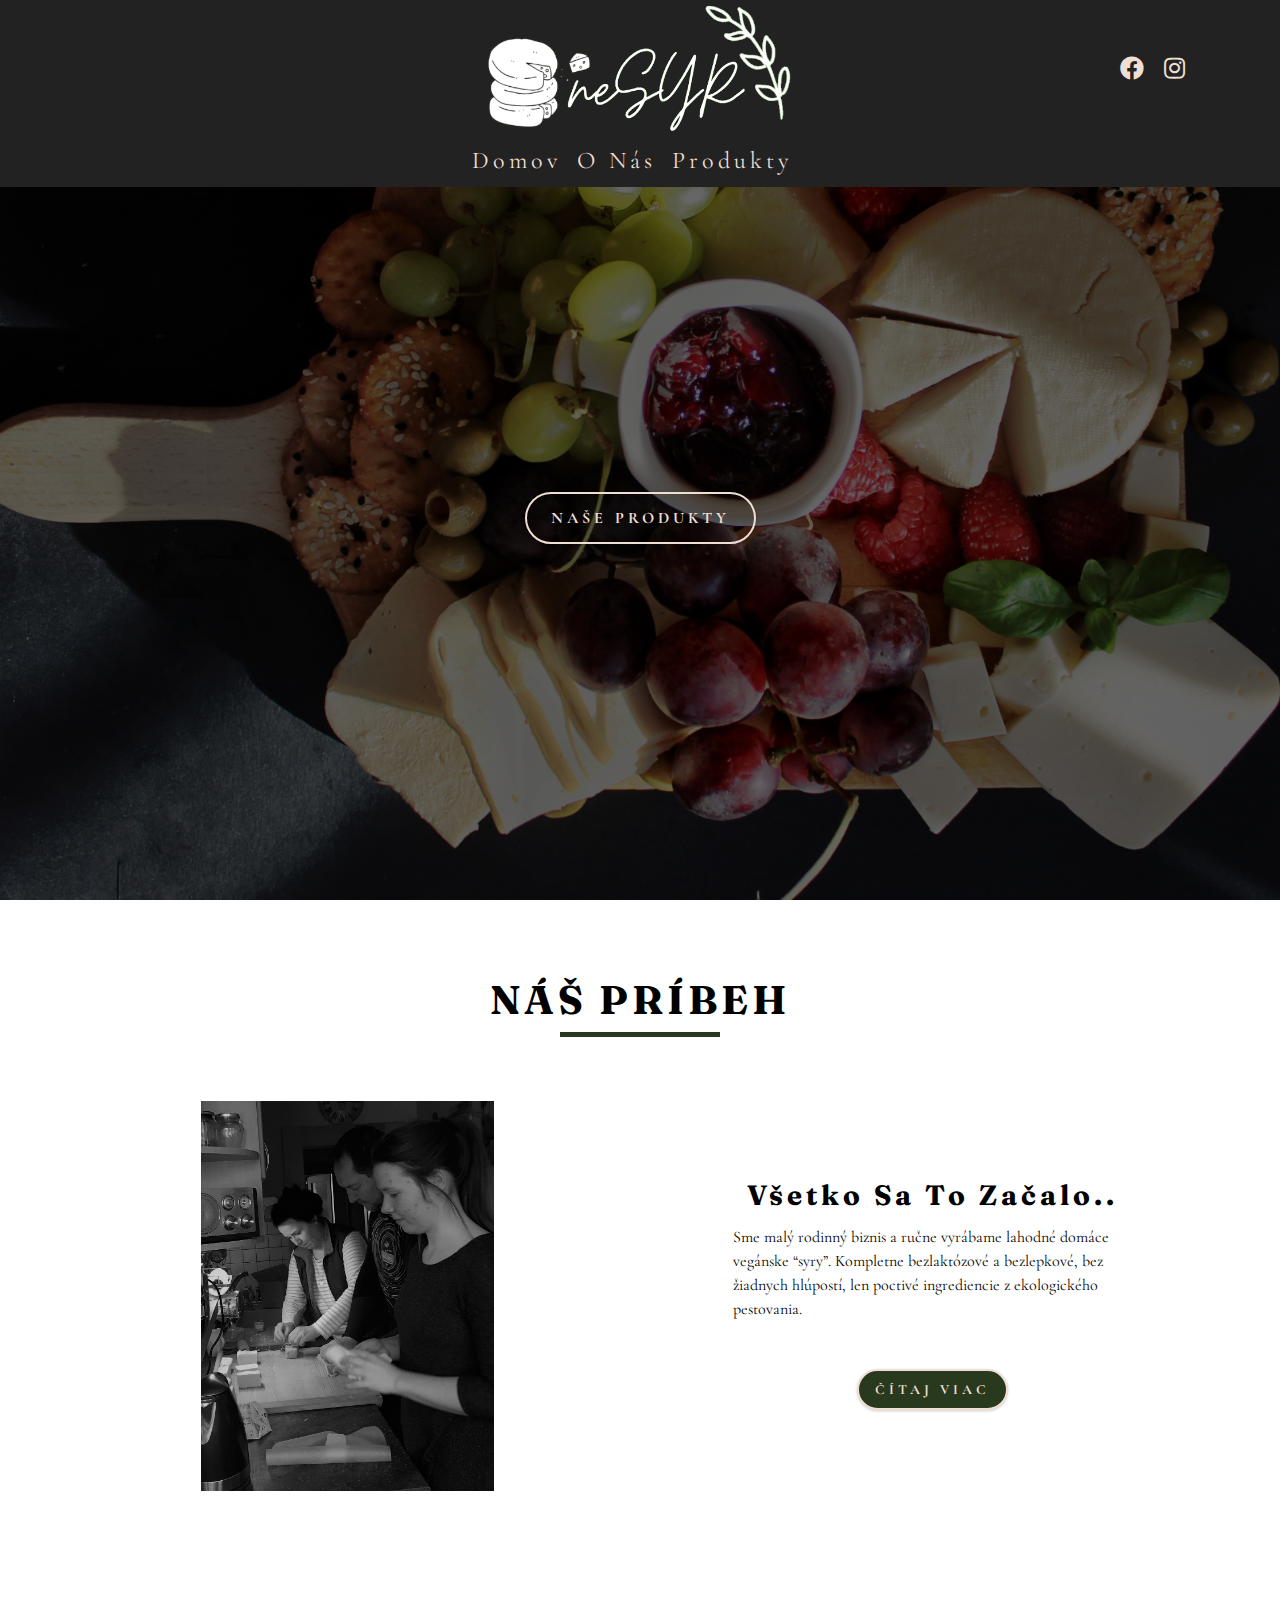
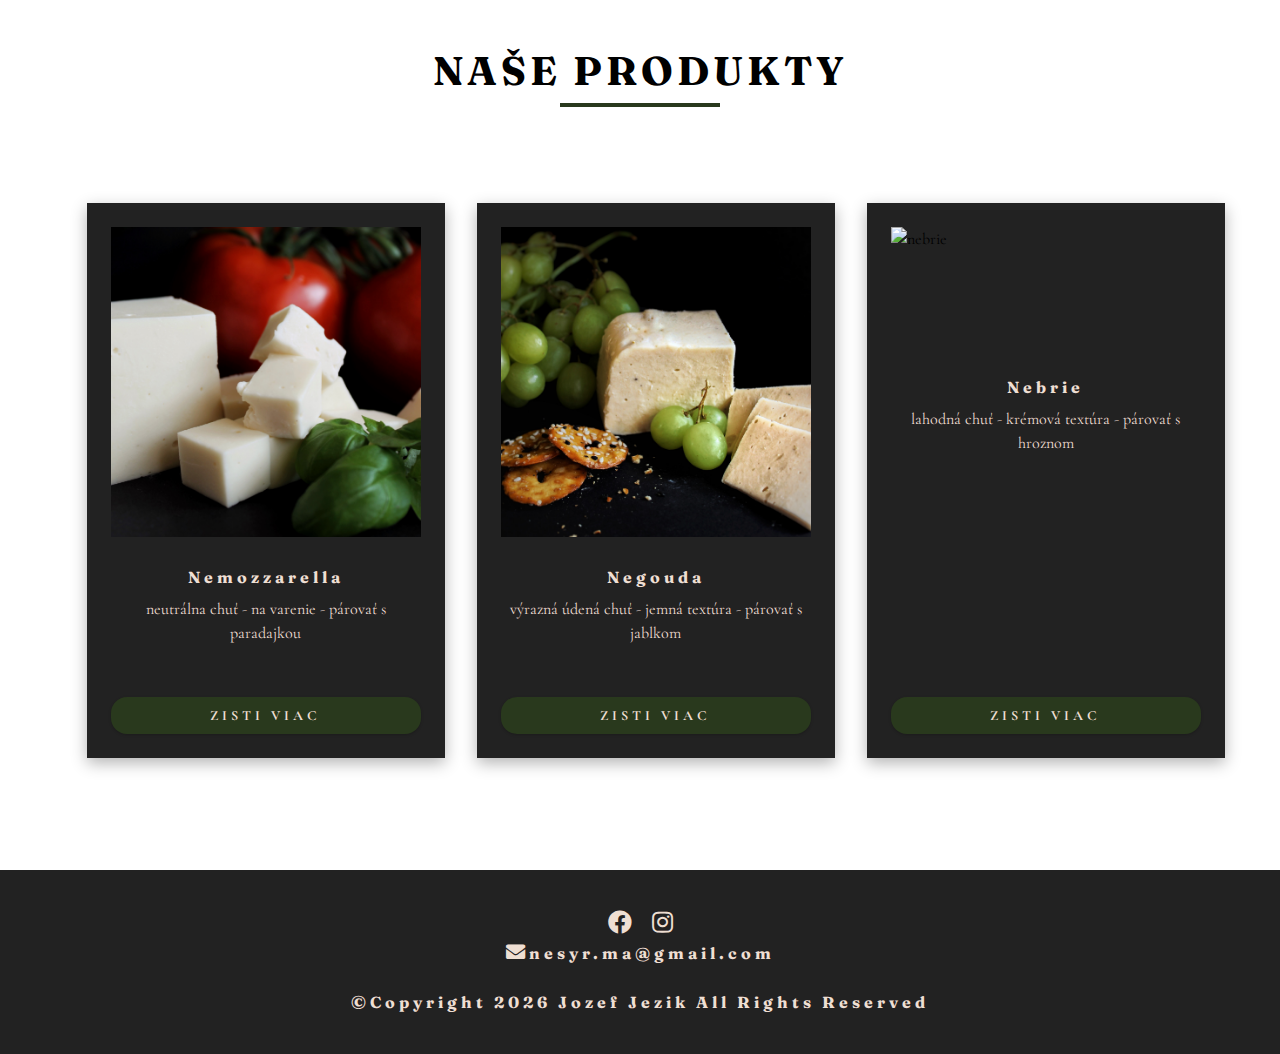
==== commit bd8f17d7: "remove of contacts" ====
--- a/index.html
+++ b/index.html
@@ -37,7 +37,6 @@
           <li><a href="#home" class="sidebar-link">domov</a></li>
           <li><a href="#about" class="sidebar-link">o nás</a></li>
           <li><a href="#products" class="sidebar-link">produkty</a></li>
-          <li><a href="#contact" class="sidebar-link">kontakt</a></li>
         </ul>
       </div>
       <!-- end of sidebar -->
@@ -88,7 +87,6 @@
               <li><a href="#home" class="nav-link">domov</a></li>
               <li><a href="#about" class="nav-link">o nás</a></li>
               <li><a href="#products" class="nav-link">produkty</a></li>
-              <li><a href="#contact" class="nav-link">kontakt</a></li>
             </ul>
           </div>
         </nav>
